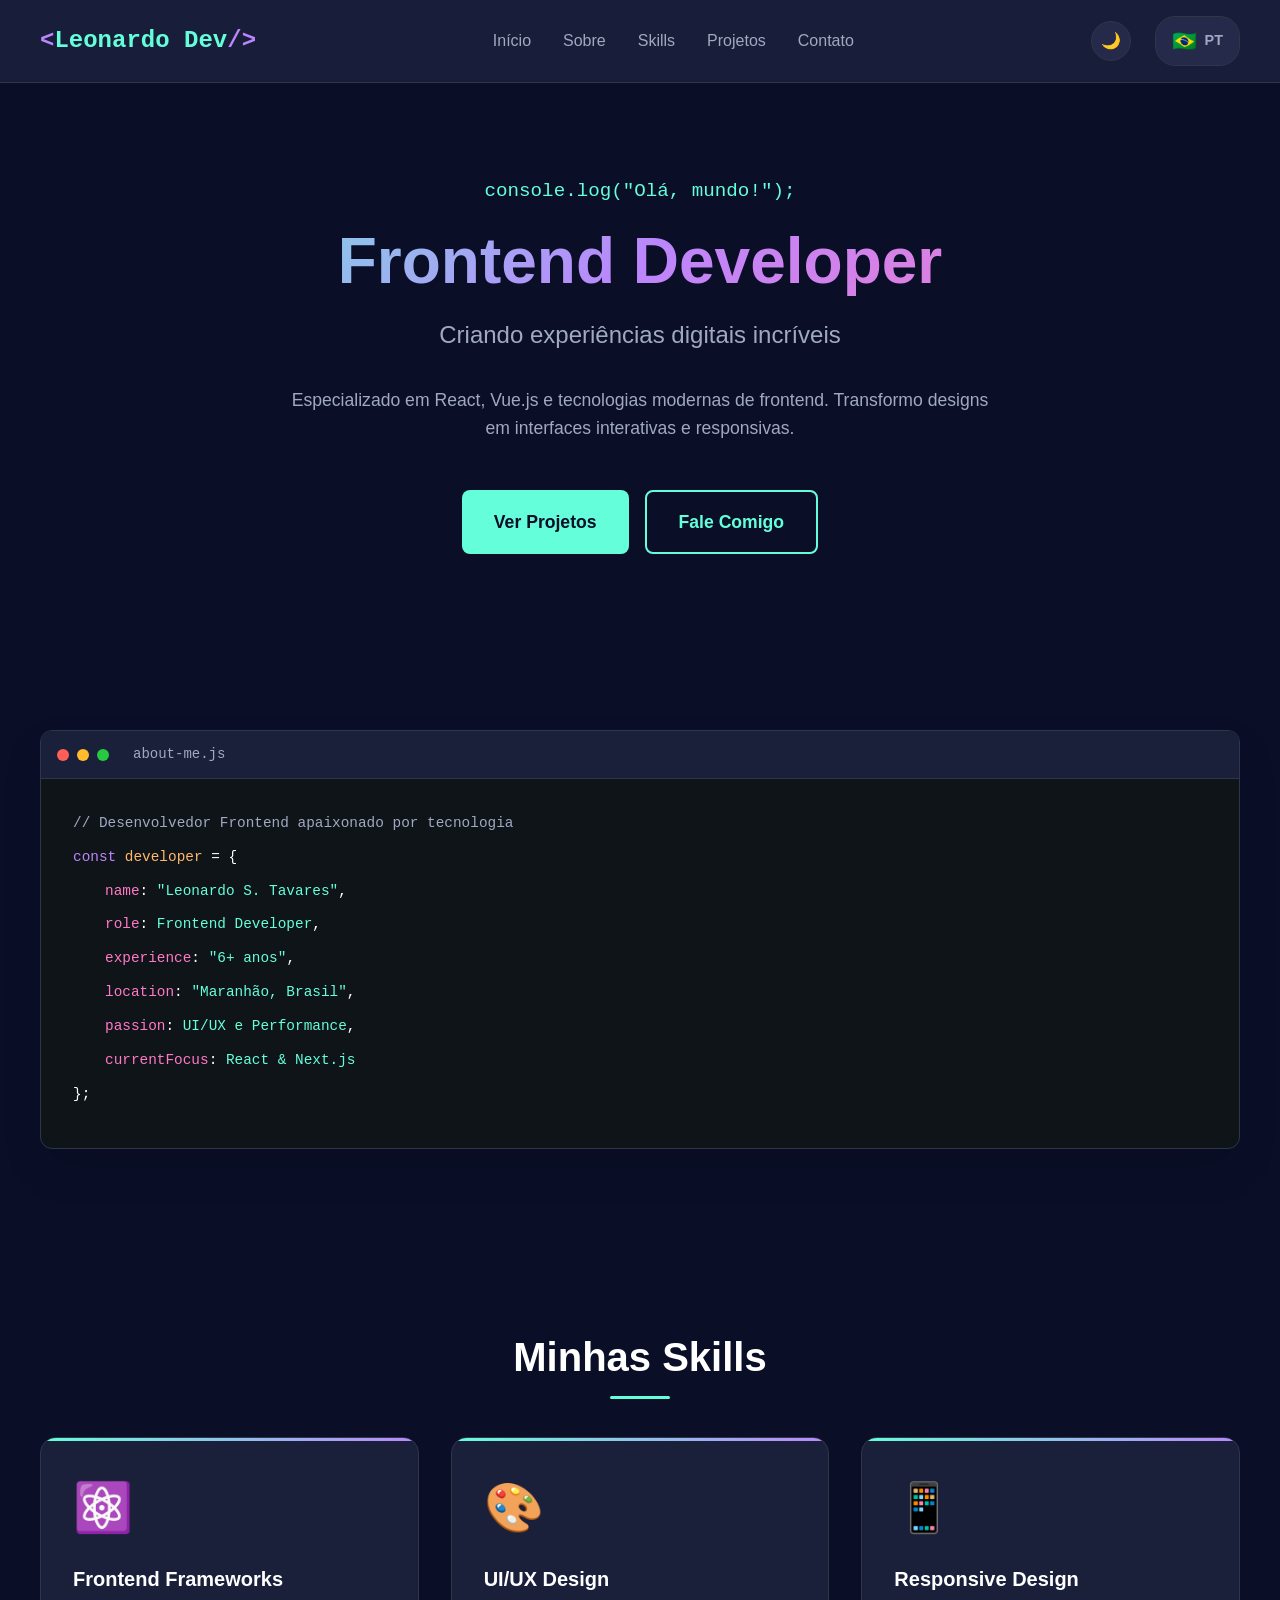
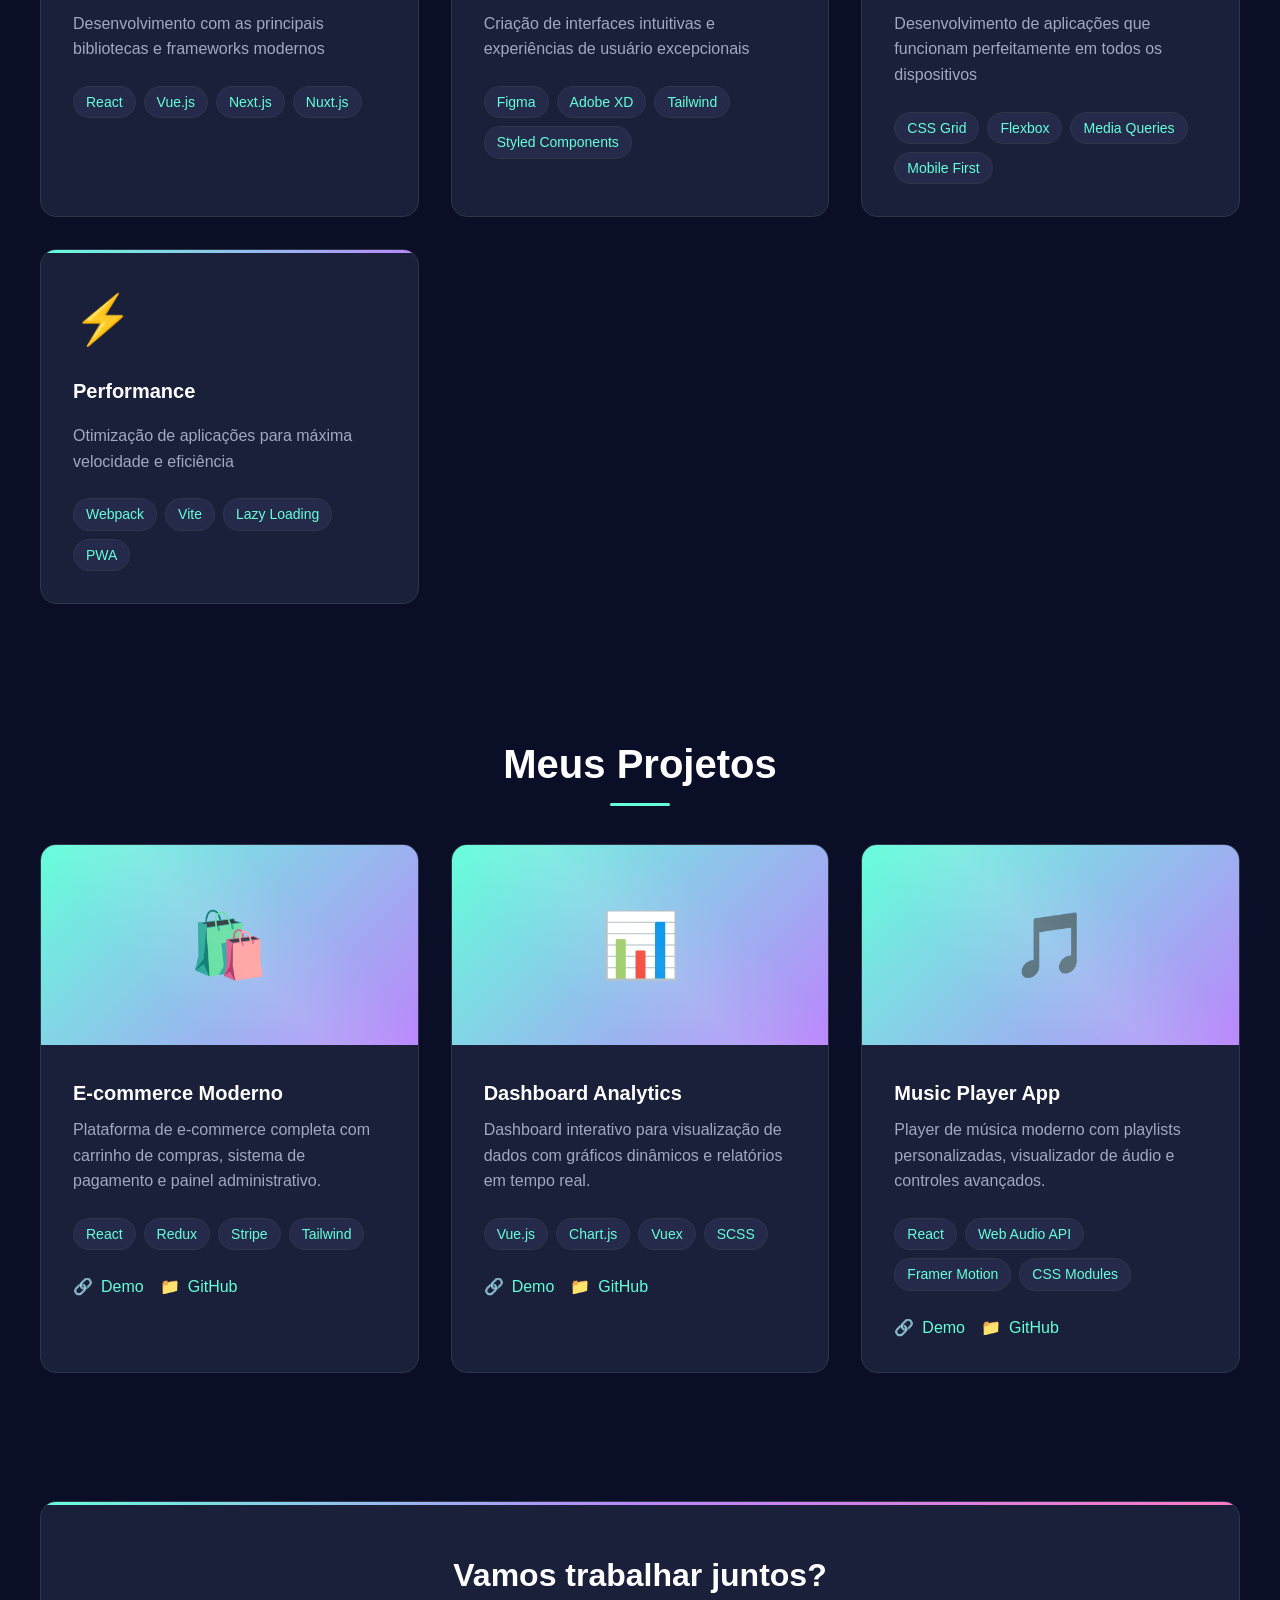
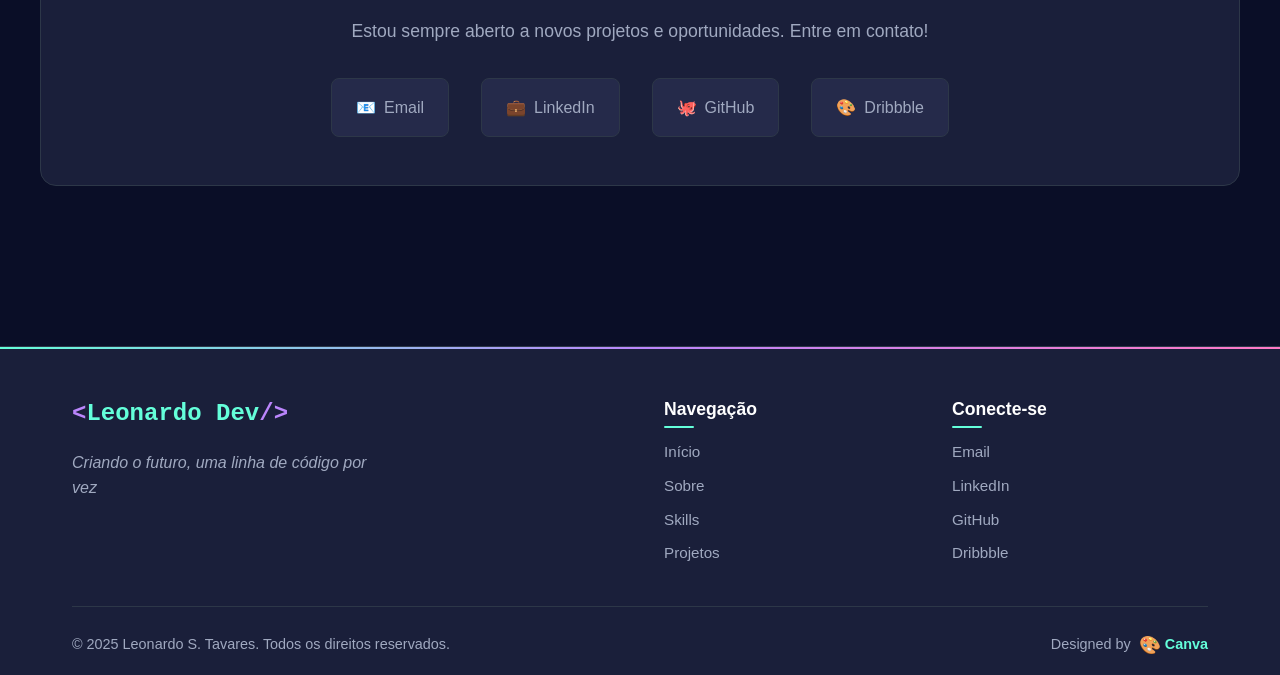
==== index.htm @ 615a4094 "Add files via upload" ====
<!DOCTYPE html>
<html lang="pt">
<head>
    <meta charset="UTF-8">
    <meta name="viewport" content="width=device-width, initial-scale=1.0">
    <title>LeoDev - Front-end Developer</title>
    <link rel="stylesheet" href="style.css">
</head>
<body data-theme="dark">
    <div class="bg-animation" id="bgAnimation"></div>
    
    <header class="header">
        <nav class="nav-container">
            <div class="logo">Leonardo Dev</div>
            
            <ul class="nav-menu" id="navMenu">
                <li><a href="#home" data-translate="nav-home">Início</a></li>
                <li><a href="#about" data-translate="nav-about">Sobre</a></li>
                <li><a href="#skills" data-translate="nav-skills">Skills</a></li>
                <li><a href="#projects" data-translate="nav-projects">Projetos</a></li>
                <li><a href="#contact" data-translate="nav-contact">Contato</a></li>
            </ul>

            <!-- Desktop Controls -->
            <div class="desktop-controls">
                <div class="desktop-theme-toggle" id="desktopThemeToggle">
                    <span id="desktopThemeIcon">🌙</span>
                </div>
                <div class="desktop-lang-selector" id="desktopLangSelector">
                    <div class="selected-lang" id="selectedLang">
                        <span class="lang-flag" id="selectedLangFlag">🇧🇷</span>
                        <span class="lang-name" id="selectedLangName">PT</span>
                    </div>
                    <ul class="lang-dropdown" id="langDropdown">
                        <li data-lang="pt" class="active">
                            <span class="lang-flag">🇧🇷</span>
                            <span class="lang-name">Português</span>
                        </li>
                        <li data-lang="en">
                            <span class="lang-flag">🇺🇸</span>
                            <span class="lang-name">English</span>
                        </li>
                        <li data-lang="ja">
                            <span class="lang-flag">🇯🇵</span>
                            <span class="lang-name">日本語</span>
                        </li>
                    </ul>
                </div>
            </div>

            <div class="hamburger" id="hamburger">
                <span></span>
                <span></span>
                <span></span>
            </div>
        </nav>
    </header>

    <!-- Mobile Menu -->
    <div class="menu-overlay" id="menuOverlay"></div>
    <div class="mobile-menu" id="mobileMenu">
        <div class="mobile-menu-header">
            <div class="logo">LeonardoDev</div>
            <button class="close-menu" id="closeMenu">✕</button>
        </div>

        <nav class="mobile-nav-links">
            <a href="#home" data-translate="nav-home">
                <span>🏠</span>
                <span>Início</span>
            </a>
            <a href="#about" data-translate="nav-about">
                <span>👨‍💻</span>
                <span>Sobre</span>
            </a>
            <a href="#skills" data-translate="nav-skills">
                <span>⚡</span>
                <span>Skills</span>
            </a>
            <a href="#projects" data-translate="nav-projects">
                <span>🚀</span>
                <span>Projetos</span>
            </a>
            <a href="#contact" data-translate="nav-contact">
                <span>💬</span>
                <span>Contato</span>
            </a>
        </nav>

        <div class="mobile-controls">
            <div class="control-group">
                <div class="control-label" data-translate="theme-label">Tema</div>
                <div class="mobile-theme-toggle">
                    <div class="theme-info">
                        <span id="themeIcon">🌙</span>
                        <span id="themeText" data-translate="theme-dark">Modo Escuro</span>
                    </div>
                    <div class="theme-switch" id="themeSwitch"></div>
                </div>
            </div>

            <div class="control-group">
                <div class="control-label" data-translate="language-label">Idioma</div>
                <div class="mobile-lang-selector">
                    <div class="lang-option active" data-lang="pt">
                        <span class="lang-flag">🇧🇷</span>
                        <span class="lang-name">Português</span>
                    </div>
                    <div class="lang-option" data-lang="en">
                        <span class="lang-flag">🇺🇸</span>
                        <span class="lang-name">English</span>
                    </div>
                    <div class="lang-option" data-lang="ja">
                        <span class="lang-flag">🇯🇵</span>
                        <span class="lang-name">日本語</span>
                    </div>
                </div>
            </div>
        </div>
    </div>

    <main class="main">
        <div class="container">
            <section id="home" class="hero">
                <div class="hero-content">
                    <div class="hero-greeting" data-translate="hero-greeting">console.log("Olá, mundo!");</div>
                    <h1 class="hero-title" data-translate="hero-title">Frontend Developer</h1>
                    <p class="hero-subtitle" data-translate="hero-subtitle">Criando experiências digitais incríveis</p>
                    <p class="hero-description" data-translate="hero-description">
                        Especializado em React, Vue.js e tecnologias modernas de frontend. 
                        Transformo designs em interfaces interativas e responsivas.
                    </p>
                    <div class="cta-buttons">
                        <a href="#projects" class="cta-button" data-translate="hero-cta1">
                            <span>🚀</span>
                            <span>Ver Projetos</span>
                        </a>
                        <a href="#contact" class="cta-button secondary" data-translate="hero-cta2">
                            <span>💬</span>
                            <span>Fale Comigo</span>
                        </a>
                    </div>
                </div>
            </section>

            <section id="about" class="section">
                <div class="code-window">
                    <div class="code-header">
                        <div class="code-dots">
                            <div class="dot red"></div>
                            <div class="dot yellow"></div>
                            <div class="dot green"></div>
                        </div>
                        <div class="code-title">about-me.js</div>
                    </div>
                    <div class="code-content">
                        <div class="code-line">
                            <span class="comment">// Desenvolvedor Frontend apaixonado por tecnologia</span>
                        </div>
                        <div class="code-line">
                            <span class="keyword">const</span> <span class="function">developer</span> = {
                        </div>
                        <div class="code-line" style="margin-left: 2rem;">
                            <span class="property">name</span>: <span class="string">"Leonardo S. Tavares"</span>,
                        </div>
                        <div class="code-line" style="margin-left: 2rem;">
                            <span class="property">role</span>: <span class="string" data-translate="about-role">"Frontend Developer"</span>,
                        </div>
                        <div class="code-line" style="margin-left: 2rem;">
                            <span class="property">experience</span>: <span class="string">"6+ anos"</span>,
                        </div>
                        <div class="code-line" style="margin-left: 2rem;">
                            <span class="property">location</span>: <span class="string">"Maranhão, Brasil"</span>,
                        </div>
                        <div class="code-line" style="margin-left: 2rem;">
                            <span class="property">passion</span>: <span class="string" data-translate="about-passion">"UI/UX e Performance"</span>,
                        </div>
                        <div class="code-line" style="margin-left: 2rem;">
                            <span class="property">currentFocus</span>: <span class="string" data-translate="about-focus">"React & Next.js"</span>
                        </div>
                        <div class="code-line">};</div>
                    </div>
                </div>
            </section>

            <section id="skills" class="section">
                <h2 class="section-title" data-translate="skills-title">Minhas Skills</h2>
                <div class="skills-grid">
                    <div class="skill-card">
                        <div class="skill-icon">⚛️</div>
                        <h3 class="skill-title">Frontend Frameworks</h3>
                        <p class="skill-description" data-translate="skill1-desc">
                            Desenvolvimento com as principais bibliotecas e frameworks modernos
                        </p>
                        <div class="skill-tech">
                            <span class="tech-tag">React</span>
                            <span class="tech-tag">Vue.js</span>
                            <span class="tech-tag">Next.js</span>
                            <span class="tech-tag">Nuxt.js</span>
                        </div>
                    </div>

                    <div class="skill-card">
                        <div class="skill-icon">🎨</div>
                        <h3 class="skill-title">UI/UX Design</h3>
                        <p class="skill-description" data-translate="skill2-desc">
                            Criação de interfaces intuitivas e experiências de usuário excepcionais
                        </p>
                        <div class="skill-tech">
                            <span class="tech-tag">Figma</span>
                            <span class="tech-tag">Adobe XD</span>
                            <span class="tech-tag">Tailwind</span>
                            <span class="tech-tag">Styled Components</span>
                        </div>
                    </div>

                    <div class="skill-card">
                        <div class="skill-icon">📱</div>
                        <h3 class="skill-title">Responsive Design</h3>
                        <p class="skill-description" data-translate="skill3-desc">
                            Desenvolvimento de aplicações que funcionam perfeitamente em todos os dispositivos
                        </p>
                        <div class="skill-tech">
                            <span class="tech-tag">CSS Grid</span>
                            <span class="tech-tag">Flexbox</span>
                            <span class="tech-tag">Media Queries</span>
                            <span class="tech-tag">Mobile First</span>
                        </div>
                    </div>

                    <div class="skill-card">
                        <div class="skill-icon">⚡</div>
                        <h3 class="skill-title">Performance</h3>
                        <p class="skill-description" data-translate="skill4-desc">
                            Otimização de aplicações para máxima velocidade e eficiência
                        </p>
                        <div class="skill-tech">
                            <span class="tech-tag">Webpack</span>
                            <span class="tech-tag">Vite</span>
                            <span class="tech-tag">Lazy Loading</span>
                            <span class="tech-tag">PWA</span>
                        </div>
                    </div>
                </div>
            </section>

            <section id="projects" class="section">
                <h2 class="section-title" data-translate="projects-title">Meus Projetos</h2>
                <div class="projects-grid">
                    <div class="project-card">
                        <div class="project-image">🛍️</div>
                        <div class="project-content">
                            <h3 class="project-title" data-translate="project1-title">E-commerce Moderno</h3>
                            <p class="project-description" data-translate="project1-desc">
                                Plataforma de e-commerce completa com carrinho de compras, sistema de pagamento e painel administrativo.
                            </p>
                            <div class="project-tech">
                                <span class="tech-tag">React</span>
                                <span class="tech-tag">Redux</span>
                                <span class="tech-tag">Stripe</span>
                                <span class="tech-tag">Tailwind</span>
                            </div>
                            <div class="project-links">
                                <a href="#" class="project-link">
                                    <span>🔗</span>
                                    <span>Demo</span>
                                </a>
                                <a href="#" class="project-link">
                                    <span>📁</span>
                                    <span>GitHub</span>
                                </a>
                            </div>
                        </div>
                    </div>

                    <div class="project-card">
                        <div class="project-image">📊</div>
                        <div class="project-content">
                            <h3 class="project-title" data-translate="project2-title">Dashboard Analytics</h3>
                            <p class="project-description" data-translate="project2-desc">
                                Dashboard interativo para visualização de dados com gráficos dinâmicos e relatórios em tempo real.
                            </p>
                            <div class="project-tech">
                                <span class="tech-tag">Vue.js</span>
                                <span class="tech-tag">Chart.js</span>
                                <span class="tech-tag">Vuex</span>
                                <span class="tech-tag">SCSS</span>
                            </div>
                            <div class="project-links">
                                <a href="#" class="project-link">
                                    <span>🔗</span>
                                    <span>Demo</span>
                                </a>
                                <a href="#" class="project-link">
                                    <span>📁</span>
                                    <span>GitHub</span>
                                </a>
                            </div>
                        </div>
                    </div>

                    <div class="project-card">
                        <div class="project-image">🎵</div>
                        <div class="project-content">
                            <h3 class="project-title" data-translate="project3-title">Music Player App</h3>
                            <p class="project-description" data-translate="project3-desc">
                                Player de música moderno com playlists personalizadas, visualizador de áudio e controles avançados.
                            </p>
                            <div class="project-tech">
                                <span class="tech-tag">React</span>
                                <span class="tech-tag">Web Audio API</span>
                                <span class="tech-tag">Framer Motion</span>
                                <span class="tech-tag">CSS Modules</span>
                            </div>
                            <div class="project-links">
                                <a href="#" class="project-link">
                                    <span>🔗</span>
                                    <span>Demo</span>
                                </a>
                                <a href="#" class="project-link">
                                    <span>📁</span>
                                    <span>GitHub</span>
                                </a>
                            </div>
                        </div>
                    </div>
                </div>
            </section>

            <section id="contact" class="section">
                <div class="contact">
                    <h2 class="contact-title" data-translate="contact-title">Vamos trabalhar juntos?</h2>
                    <p class="contact-description" data-translate="contact-description">
                        Estou sempre aberto a novos projetos e oportunidades. Entre em contato!
                    </p>
                    <div class="contact-links">
                        <a href="mailto:alex@email.com" class="contact-link">
                            <span>📧</span>
                            <span>Email</span>
                        </a>
                        <a href="https://linkedin.com/in/alexsilva" target="_blank" rel="noopener noreferrer" class="contact-link">
                            <span>💼</span>
                            <span>LinkedIn</span>
                        </a>
                        <a href="https://github.com/alexsilva" target="_blank" rel="noopener noreferrer" class="contact-link">
                            <span>🐙</span>
                            <span>GitHub</span>
                        </a>
                        <a href="https://dribbble.com/alexsilva" target="_blank" rel="noopener noreferrer" class="contact-link">
                            <span>🎨</span>
                            <span>Dribbble</span>
                        </a>
                    </div>
                </div>
            </section>
        </div>
    </main>

    <footer class="footer">
        <div class="footer-container">
            <div class="footer-content">
                <div class="footer-logo">
                    <div class="logo">Leonardo Dev</div>
                    <p class="footer-tagline" data-translate="footer-tagline">Criando o futuro, uma linha de código por vez</p>
                </div>
                
                <div class="footer-links">
                    <div class="footer-section">
                        <h4 data-translate="footer-navigation">Navegação</h4>
                        <ul>
                            <li><a href="#home" data-translate="nav-home">Início</a></li>
                            <li><a href="#about" data-translate="nav-about">Sobre</a></li>
                            <li><a href="#skills" data-translate="nav-skills">Skills</a></li>
                            <li><a href="#projects" data-translate="nav-projects">Projetos</a></li>
                        </ul>
                    </div>
                    
                    <div class="footer-section">
                        <h4 data-translate="footer-connect">Conecte-se</h4>
                        <ul>
                            <li><a href="mailto:alex@email.com">Email</a></li>
                            <li><a href="https://linkedin.com/in/alexsilva" target="_blank" rel="noopener noreferrer">LinkedIn</a></li>
                            <li><a href="https://github.com/alexsilva" target="_blank" rel="noopener noreferrer">GitHub</a></li>
                            <li><a href="https://dribbble.com/alexsilva" target="_blank" rel="noopener noreferrer">Dribbble</a></li>
                        </ul>
                    </div>
                </div>
            </div>
            
            <div class="footer-bottom">
                <div class="footer-divider"></div>
                <div class="footer-credits">
                    <p>&copy; 2025 Leonardo S. Tavares. <span data-translate="footer-rights">Todos os direitos reservados.</span></p>
                    <p class="canva-credit">
                        <span data-translate="footer-designed">Designed by</span> 
                        <a href="https://canva.com" target="_blank" rel="noopener noreferrer" class="canva-link">
                            <span class="canva-logo">🎨</span>
                            <span>Canva</span>
                        </a>
                    </p>
                </div>
            </div>
        </div>
    </footer>

    <script src="script.js"></script>
</body>
</html>
---- style.css ----
body {
    box-sizing: border-box;
}

* {
    margin: 0;
    padding: 0;
    box-sizing: border-box;
}

:root {
    --bg-primary: #0a0e27;
    --bg-secondary: #1a1f3a;
    --bg-tertiary: #252a4a;
    --text-primary: #ffffff;
    --text-secondary: #a0a9c0;
    --accent: #64ffda;
    --accent-hover: #4fd3b8;
    --purple: #bb86fc;
    --pink: #ff79c6;
    --orange: #ffb86c;
    --border: #2d3748;
    --code-bg: #0f1419;
    --shadow: rgba(100, 255, 218, 0.1);
}

[data-theme="light"] {
    --bg-primary: #ffffff;
    --bg-secondary: #f8fafc;
    --bg-tertiary: #e2e8f0;
    --text-primary: #1a202c;
    --text-secondary: #4a5568;
    --accent: #0891b2;
    --accent-hover: #0e7490;
    --purple: #7c3aed;
    --pink: #ec4899;
    --orange: #f59e0b;
    --border: #e2e8f0;
    --code-bg: #f1f5f9;
    --shadow: rgba(8, 145, 178, 0.1);
}

body {
    font-family: 'Inter', -apple-system, BlinkMacSystemFont, sans-serif;
    background-color: var(--bg-primary);
    color: var(--text-primary);
    line-height: 1.6;
    transition: all 0.3s ease;
    overflow-x: hidden;
}

/* Animated Background */
.bg-animation {
    position: fixed;
    top: 0;
    left: 0;
    width: 100%;
    height: 100%;
    z-index: -1;
    opacity: 0.1;
}

.floating-code {
    position: absolute;
    font-family: 'Courier New', monospace;
    font-size: 14px;
    color: var(--accent);
    animation: float 20s infinite linear;
    opacity: 0.3;
}

@keyframes float {
    0% {
        transform: translateY(100vh) rotate(0deg);
        opacity: 0;
    }
    10% {
        opacity: 0.3;
    }
    90% {
        opacity: 0.3;
    }
    100% {
        transform: translateY(-100px) rotate(360deg);
        opacity: 0;
    }
}

/* Header */
.header {
    position: fixed;
    top: 0;
    left: 0;
    right: 0;
    background: rgba(26, 31, 58, 0.95);
    backdrop-filter: blur(20px);
    border-bottom: 1px solid var(--border);
    z-index: 1000;
    padding: 1rem 2rem;
    transition: all 0.3s ease;
}

[data-theme="light"] .header {
    background: rgba(248, 250, 252, 0.95);
}

.nav-container {
    display: flex;
    justify-content: space-between;
    align-items: center;
    max-width: 1200px;
    margin: 0 auto;
}

.logo {
    font-size: 1.5rem;
    font-weight: 700;
    color: var(--accent);
    font-family: 'Courier New', monospace;
    position: relative;
}

.logo::before {
    content: '<';
    color: var(--purple);
}

.logo::after {
    content: '/>';
    color: var(--purple);
}

.nav-menu {
    display: flex;
    list-style: none;
    gap: 2rem;
    align-items: center;
}

.nav-menu a {
    color: var(--text-secondary);
    text-decoration: none;
    transition: all 0.3s ease;
    font-weight: 500;
    position: relative;
    padding: 0.5rem 0;
}

.nav-menu a::before {
    content: '';
    position: absolute;
    bottom: 0;
    left: 0;
    width: 0;
    height: 2px;
    background: var(--accent);
    transition: width 0.3s ease;
}

.nav-menu a:hover::before {
    width: 100%;
}

.nav-menu a:hover {
    color: var(--accent);
}

.hamburger {
    display: none;
    flex-direction: column;
    cursor: pointer;
    gap: 4px;
}

.hamburger span {
    width: 25px;
    height: 3px;
    background: var(--text-primary);
    transition: all 0.3s ease;
    border-radius: 2px;
}

.hamburger.active span:nth-child(1) {
    transform: rotate(45deg) translate(5px, 5px);
}

.hamburger.active span:nth-child(2) {
    opacity: 0;
}

.hamburger.active span:nth-child(3) {
    transform: rotate(-45deg) translate(7px, -6px);
}

/* Mobile Menu */
.mobile-menu {
    position: fixed;
    top: 0;
    right: -100%;
    width: 300px;
    height: 100vh;
    background: var(--bg-secondary);
    border-left: 1px solid var(--border);
    transition: right 0.3s ease;
    z-index: 999;
    padding: 2rem;
    display: flex;
    flex-direction: column;
    gap: 2rem;
}

.mobile-menu.active {
    right: 0;
}

.mobile-menu-header {
    display: flex;
    justify-content: space-between;
    align-items: center;
    padding-bottom: 1rem;
    border-bottom: 1px solid var(--border);
}

.close-menu {
    background: none;
    border: none;
    color: var(--text-primary);
    font-size: 1.5rem;
    cursor: pointer;
    padding: 0.5rem;
    border-radius: 0.25rem;
    transition: all 0.3s ease;
}

.close-menu:hover {
    background: var(--bg-tertiary);
    color: var(--accent);
}

.mobile-nav-links {
    display: flex;
    flex-direction: column;
    gap: 1rem;
}

.mobile-nav-links a {
    color: var(--text-secondary);
    text-decoration: none;
    padding: 1rem;
    border-radius: 0.5rem;
    transition: all 0.3s ease;
    font-weight: 500;
    display: flex;
    align-items: center;
    gap: 0.75rem;
}

.mobile-nav-links a:hover {
    background: var(--bg-tertiary);
    color: var(--accent);
    transform: translateX(5px);
}

.mobile-controls {
    display: flex;
    flex-direction: column;
    gap: 1.5rem;
    padding-top: 1rem;
    border-top: 1px solid var(--border);
}

.control-group {
    display: flex;
    flex-direction: column;
    gap: 0.75rem;
}

.control-label {
    font-size: 0.875rem;
    font-weight: 600;
    color: var(--text-primary);
    text-transform: uppercase;
    letter-spacing: 0.5px;
}

/* Theme Toggle in Mobile */
.mobile-theme-toggle {
    display: flex;
    align-items: center;
    justify-content: space-between;
    padding: 1rem;
    background: var(--bg-tertiary);
    border-radius: 0.5rem;
    border: 1px solid var(--border);
}

.theme-info {
    display: flex;
    align-items: center;
    gap: 0.75rem;
    color: var(--text-secondary);
}

.theme-switch {
    position: relative;
    width: 60px;
    height: 30px;
    background: var(--bg-primary);
    border-radius: 15px;
    border: 2px solid var(--border);
    cursor: pointer;
    transition: all 0.3s ease;
    overflow: hidden;
}

.theme-switch::before {
    content: '';
    position: absolute;
    top: 2px;
    left: 2px;
    width: 22px;
    height: 22px;
    background: var(--text-primary);
    border-radius: 50%;
    transition: all 0.3s ease;
    box-shadow: 0 2px 4px rgba(0,0,0,0.2);
}

.theme-switch.active::before {
    transform: translateX(28px);
    background: var(--accent);
}

.theme-switch::after {
    content: '🌙';
    position: absolute;
    top: 50%;
    left: 8px;
    transform: translateY(-50%);
    font-size: 12px;
    transition: all 0.3s ease;
}

.theme-switch.active::after {
    content: '☀️';
    left: 35px;
}

/* Language Selector in Mobile */
.mobile-lang-selector {
    display: flex;
    flex-direction: column;
    gap: 0.75rem;
}

.lang-option {
    display: flex;
    align-items: center;
    gap: 0.75rem;
    padding: 1rem;
    background: var(--bg-tertiary);
    border: 1px solid var(--border);
    border-radius: 0.5rem;
    cursor: pointer;
    transition: all 0.3s ease;
    color: var(--text-secondary);
}

.lang-option:hover {
    background: var(--accent);
    color: var(--bg-primary);
    transform: translateX(5px);
}

.lang-option.active {
    background: var(--accent);
    color: var(--bg-primary);
    border-color: var(--accent);
}

.lang-flag {
    font-size: 1.25rem;
}

.lang-name {
    font-weight: 500;
}

/* Menu Overlay */
.menu-overlay {
    position: fixed;
    top: 0;
    left: 0;
    width: 100%;
    height: 100%;
    background: rgba(0, 0, 0, 0.5);
    z-index: 998;
    opacity: 0;
    visibility: hidden;
    transition: all 0.3s ease;
}

.menu-overlay.active {
    opacity: 1;
    visibility: visible;
}

/* Main Content */
.main {
    margin-top: 80px;
    padding: 2rem;
}

.container {
    max-width: 1200px;
    margin: 0 auto;
}

/* Hero Section */
.hero {
    padding: 4rem 0;
    text-align: center;
    position: relative;
}

.hero-content {
    position: relative;
    z-index: 2;
}

.hero-greeting {
    font-size: 1.2rem;
    color: var(--accent);
    margin-bottom: 1rem;
    font-family: 'Courier New', monospace;
}

.hero-title {
    font-size: 4rem;
    font-weight: 700;
    margin-bottom: 1rem;
    background: linear-gradient(135deg, var(--accent), var(--purple), var(--pink));
    -webkit-background-clip: text;
    -webkit-text-fill-color: transparent;
    background-clip: text;
    line-height: 1.2;
}

.hero-subtitle {
    font-size: 1.5rem;
    color: var(--text-secondary);
    margin-bottom: 2rem;
    max-width: 600px;
    margin-left: auto;
    margin-right: auto;
}

.hero-description {
    font-size: 1.1rem;
    color: var(--text-secondary);
    margin-bottom: 3rem;
    max-width: 700px;
    margin-left: auto;
    margin-right: auto;
}

.cta-buttons {
    display: flex;
    gap: 1rem;
    justify-content: center;
    flex-wrap: wrap;
}

.cta-button {
    background: var(--accent);
    color: var(--bg-primary);
    padding: 1rem 2rem;
    border: none;
    border-radius: 0.5rem;
    font-size: 1.1rem;
    font-weight: 600;
    cursor: pointer;
    transition: all 0.3s ease;
    text-decoration: none;
    display: inline-flex;
    align-items: center;
    gap: 0.5rem;
}

.cta-button:hover {
    background: var(--accent-hover);
    transform: translateY(-3px);
    box-shadow: 0 10px 25px var(--shadow);
}

.cta-button.secondary {
    background: transparent;
    color: var(--accent);
    border: 2px solid var(--accent);
}

.cta-button.secondary:hover {
    background: var(--accent);
    color: var(--bg-primary);
}

/* Code Window */
.code-window {
    background: var(--code-bg);
    border: 1px solid var(--border);
    border-radius: 0.75rem;
    overflow: hidden;
    margin: 3rem 0;
    box-shadow: 0 20px 40px rgba(0,0,0,0.1);
}

.code-header {
    background: var(--bg-secondary);
    padding: 0.75rem 1rem;
    border-bottom: 1px solid var(--border);
    display: flex;
    align-items: center;
    gap: 0.5rem;
}

.code-dots {
    display: flex;
    gap: 0.5rem;
}

.dot {
    width: 12px;
    height: 12px;
    border-radius: 50%;
}

.dot.red { background: #ff5f56; }
.dot.yellow { background: #ffbd2e; }
.dot.green { background: #27ca3f; }

.code-title {
    margin-left: 1rem;
    font-size: 0.875rem;
    color: var(--text-secondary);
    font-family: 'Courier New', monospace;
}

.code-content {
    padding: 2rem;
    font-family: 'Courier New', monospace;
    font-size: 0.9rem;
    line-height: 1.8;
    overflow-x: auto;
}

.code-line {
    margin-bottom: 0.5rem;
}

.keyword { color: var(--purple); }
.string { color: var(--accent); }
.comment { color: var(--text-secondary); }
.function { color: var(--orange); }
.property { color: var(--pink); }

/* Sections */
.section {
    padding: 4rem 0;
}

.section-title {
    font-size: 2.5rem;
    font-weight: 700;
    text-align: center;
    margin-bottom: 3rem;
    color: var(--text-primary);
    position: relative;
}

.section-title::after {
    content: '';
    position: absolute;
    bottom: -10px;
    left: 50%;
    transform: translateX(-50%);
    width: 60px;
    height: 3px;
    background: var(--accent);
    border-radius: 2px;
}

/* Skills Grid */
.skills-grid {
    display: grid;
    grid-template-columns: repeat(auto-fit, minmax(280px, 1fr));
    gap: 2rem;
    margin-top: 3rem;
}

.skill-card {
    background: var(--bg-secondary);
    padding: 2rem;
    border-radius: 1rem;
    border: 1px solid var(--border);
    transition: all 0.3s ease;
    position: relative;
    overflow: hidden;
}

.skill-card::before {
    content: '';
    position: absolute;
    top: 0;
    left: 0;
    right: 0;
    height: 3px;
    background: linear-gradient(90deg, var(--accent), var(--purple));
}

.skill-card:hover {
    transform: translateY(-10px);
    box-shadow: 0 20px 40px var(--shadow);
}

.skill-icon {
    font-size: 3rem;
    margin-bottom: 1rem;
    display: block;
}

.skill-title {
    font-size: 1.25rem;
    font-weight: 600;
    margin-bottom: 1rem;
    color: var(--text-primary);
}

.skill-description {
    color: var(--text-secondary);
    margin-bottom: 1.5rem;
}

.skill-tech {
    display: flex;
    flex-wrap: wrap;
    gap: 0.5rem;
}

.tech-tag {
    background: var(--bg-tertiary);
    color: var(--accent);
    padding: 0.25rem 0.75rem;
    border-radius: 1rem;
    font-size: 0.875rem;
    border: 1px solid var(--border);
}

/* Projects Grid */
.projects-grid {
    display: grid;
    grid-template-columns: repeat(auto-fit, minmax(350px, 1fr));
    gap: 2rem;
    margin-top: 3rem;
}

.project-card {
    background: var(--bg-secondary);
    border-radius: 1rem;
    overflow: hidden;
    border: 1px solid var(--border);
    transition: all 0.3s ease;
    position: relative;
}

.project-card:hover {
    transform: translateY(-10px);
    box-shadow: 0 20px 40px var(--shadow);
}

.project-image {
    height: 200px;
    background: linear-gradient(135deg, var(--accent), var(--purple));
    display: flex;
    align-items: center;
    justify-content: center;
    font-size: 4rem;
    color: white;
    position: relative;
    overflow: hidden;
}

.project-image::before {
    content: '';
    position: absolute;
    top: 0;
    left: 0;
    right: 0;
    bottom: 0;
    background: linear-gradient(45deg, transparent 30%, rgba(255,255,255,0.1) 50%, transparent 70%);
    animation: shine 3s infinite;
}

@keyframes shine {
    0% { transform: translateX(-100%); }
    100% { transform: translateX(100%); }
}

.project-content {
    padding: 2rem;
}

.project-title {
    font-size: 1.25rem;
    font-weight: 600;
    margin-bottom: 0.5rem;
    color: var(--text-primary);
}

.project-description {
    color: var(--text-secondary);
    margin-bottom: 1.5rem;
    line-height: 1.6;
}

.project-tech {
    display: flex;
    flex-wrap: wrap;
    gap: 0.5rem;
    margin-bottom: 1.5rem;
}

.project-links {
    display: flex;
    gap: 1rem;
}

.project-link {
    color: var(--accent);
    text-decoration: none;
    font-weight: 500;
    transition: all 0.3s ease;
    display: flex;
    align-items: center;
    gap: 0.5rem;
}

.project-link:hover {
    color: var(--accent-hover);
    transform: translateX(5px);
}

/* Contact Section */
.contact {
    background: var(--bg-secondary);
    border-radius: 1rem;
    padding: 3rem;
    text-align: center;
    border: 1px solid var(--border);
    position: relative;
    overflow: hidden;
}

.contact::before {
    content: '';
    position: absolute;
    top: 0;
    left: 0;
    right: 0;
    height: 3px;
    background: linear-gradient(90deg, var(--accent), var(--purple), var(--pink));
}

.contact-title {
    font-size: 2rem;
    font-weight: 700;
    margin-bottom: 1rem;
    color: var(--text-primary);
}

.contact-description {
    color: var(--text-secondary);
    margin-bottom: 2rem;
    font-size: 1.1rem;
}

.contact-links {
    display: flex;
    justify-content: center;
    gap: 2rem;
    flex-wrap: wrap;
}

.contact-link {
    display: flex;
    align-items: center;
    gap: 0.5rem;
    color: var(--text-secondary);
    text-decoration: none;
    padding: 1rem 1.5rem;
    background: var(--bg-tertiary);
    border: 1px solid var(--border);
    border-radius: 0.5rem;
    transition: all 0.3s ease;
    font-weight: 500;
}

.contact-link:hover {
    color: var(--accent);
    border-color: var(--accent);
    transform: translateY(-3px);
    box-shadow: 0 10px 25px var(--shadow);
}

/* Footer */
.footer {
    background: var(--bg-secondary);
    border-top: 1px solid var(--border);
    margin-top: 4rem;
    position: relative;
    overflow: hidden;
}

.footer::before {
    content: '';
    position: absolute;
    top: 0;
    left: 0;
    right: 0;
    height: 2px;
    background: linear-gradient(90deg, var(--accent), var(--purple), var(--pink));
}

.footer-container {
    max-width: 1200px;
    margin: 0 auto;
    padding: 3rem 2rem 1rem;
}

.footer-content {
    display: grid;
    grid-template-columns: 1fr 1fr;
    gap: 3rem;
    margin-bottom: 2rem;
}

.footer-logo .logo {
    margin-bottom: 1rem;
}

.footer-tagline {
    color: var(--text-secondary);
    font-style: italic;
    max-width: 300px;
}

.footer-links {
    display: grid;
    grid-template-columns: 1fr 1fr;
    gap: 2rem;
}

.footer-section h4 {
    color: var(--text-primary);
    font-size: 1.1rem;
    font-weight: 600;
    margin-bottom: 1rem;
    position: relative;
}

.footer-section h4::after {
    content: '';
    position: absolute;
    bottom: -5px;
    left: 0;
    width: 30px;
    height: 2px;
    background: var(--accent);
    border-radius: 1px;
}

.footer-section ul {
    list-style: none;
}

.footer-section ul li {
    margin-bottom: 0.5rem;
}

.footer-section ul li a {
    color: var(--text-secondary);
    text-decoration: none;
    transition: all 0.3s ease;
    font-size: 0.95rem;
}

.footer-section ul li a:hover {
    color: var(--accent);
    transform: translateX(5px);
}

.footer-divider {
    height: 1px;
    background: var(--border);
    margin: 2rem 0 1.5rem;
}

.footer-bottom {
    text-align: center;
}

.footer-credits {
    display: flex;
    justify-content: space-between;
    align-items: center;
    flex-wrap: wrap;
    gap: 1rem;
    color: var(--text-secondary);
    font-size: 0.9rem;
}

.canva-credit {
    display: flex;
    align-items: center;
    gap: 0.5rem;
}

.canva-link {
    display: flex;
    align-items: center;
    gap: 0.25rem;
    color: var(--accent);
    text-decoration: none;
    font-weight: 600;
    transition: all 0.3s ease;
}

.canva-link:hover {
    color: var(--accent-hover);
    transform: translateY(-2px);
}

.canva-logo {
    font-size: 1.1rem;
}

/* Desktop Controls */
.desktop-controls {
    display: flex;
    align-items: center;
    gap: 1.5rem;
}

.desktop-theme-toggle {
    background: var(--bg-tertiary);
    border: 1px solid var(--border);
    color: var(--text-primary);
    width: 40px;
    height: 40px;
    border-radius: 50%;
    display: flex;
    align-items: center;
    justify-content: center;
    cursor: pointer;
    transition: all 0.3s ease;
}

.desktop-theme-toggle:hover {
    background: var(--accent);
    color: var(--bg-primary);
    transform: scale(1.1);
}

.desktop-lang-selector {
    position: relative;
}

.selected-lang {
    display: flex;
    align-items: center;
    gap: 0.5rem;
    cursor: pointer;
    padding: 0.5rem 1rem;
    border: 1px solid var(--border);
    border-radius: 20px;
    background: var(--bg-tertiary);
    transition: all 0.3s ease;
}

.selected-lang:hover {
    background: var(--bg-secondary);
}

.selected-lang .lang-name {
    font-weight: 600;
    font-size: 0.9rem;
    color: var(--text-secondary);
}

.lang-dropdown {
    position: absolute;
    top: calc(100% + 10px);
    right: 0;
    background: var(--bg-secondary);
    border: 1px solid var(--border);
    border-radius: 0.5rem;
    list-style: none;
    padding: 0.5rem;
    width: 160px;
    box-shadow: 0 10px 20px rgba(0,0,0,0.2);
    opacity: 0;
    visibility: hidden;
    transform: translateY(10px);
    transition: all 0.3s ease;
    z-index: 10;
}

.desktop-lang-selector.open .lang-dropdown {
    opacity: 1;
    visibility: visible;
    transform: translateY(0);
}

.lang-dropdown li {
    display: flex;
    align-items: center;
    gap: 0.75rem;
    padding: 0.75rem;
    border-radius: 0.25rem;
    cursor: pointer;
    transition: all 0.2s ease;
    color: var(--text-secondary);
}

.lang-dropdown li:hover {
    background: var(--bg-tertiary);
    color: var(--accent);
}

.lang-dropdown li.active {
    background: var(--accent);
    color: var(--bg-primary);
}

/* Desktop Styles */
@media (min-width: 769px) {
    .hamburger,
    .mobile-menu,
    .menu-overlay {
        display: none !important;
    }
}

/* Mobile Styles */
@media (max-width: 768px) {
    .desktop-controls {
        display: none;
    }

    .header {
        padding: 1rem;
    }

    .nav-menu {
        display: none;
    }

    .hamburger {
        display: flex;
    }

    .hero-title {
        font-size: 2.5rem;
    }

    .hero-subtitle {
        font-size: 1.2rem;
    }

    .main {
        padding: 1rem;
    }

    .section-title {
        font-size: 2rem;
    }

    .cta-buttons {
        flex-direction: column;
        align-items: center;
    }

    .contact-links {
        flex-direction: column;
        align-items: center;
    }

    .skills-grid,
    .projects-grid {
        grid-template-columns: 1fr;
    }

    .footer-container {
        padding: 2rem 1rem 1rem;
    }

    .footer-content {
        grid-template-columns: 1fr;
        gap: 2rem;
        text-align: center;
    }

    .footer-links {
        grid-template-columns: 1fr;
        gap: 1.5rem;
    }

    .footer-credits {
        flex-direction: column;
        text-align: center;
        gap: 0.5rem;
    }
}
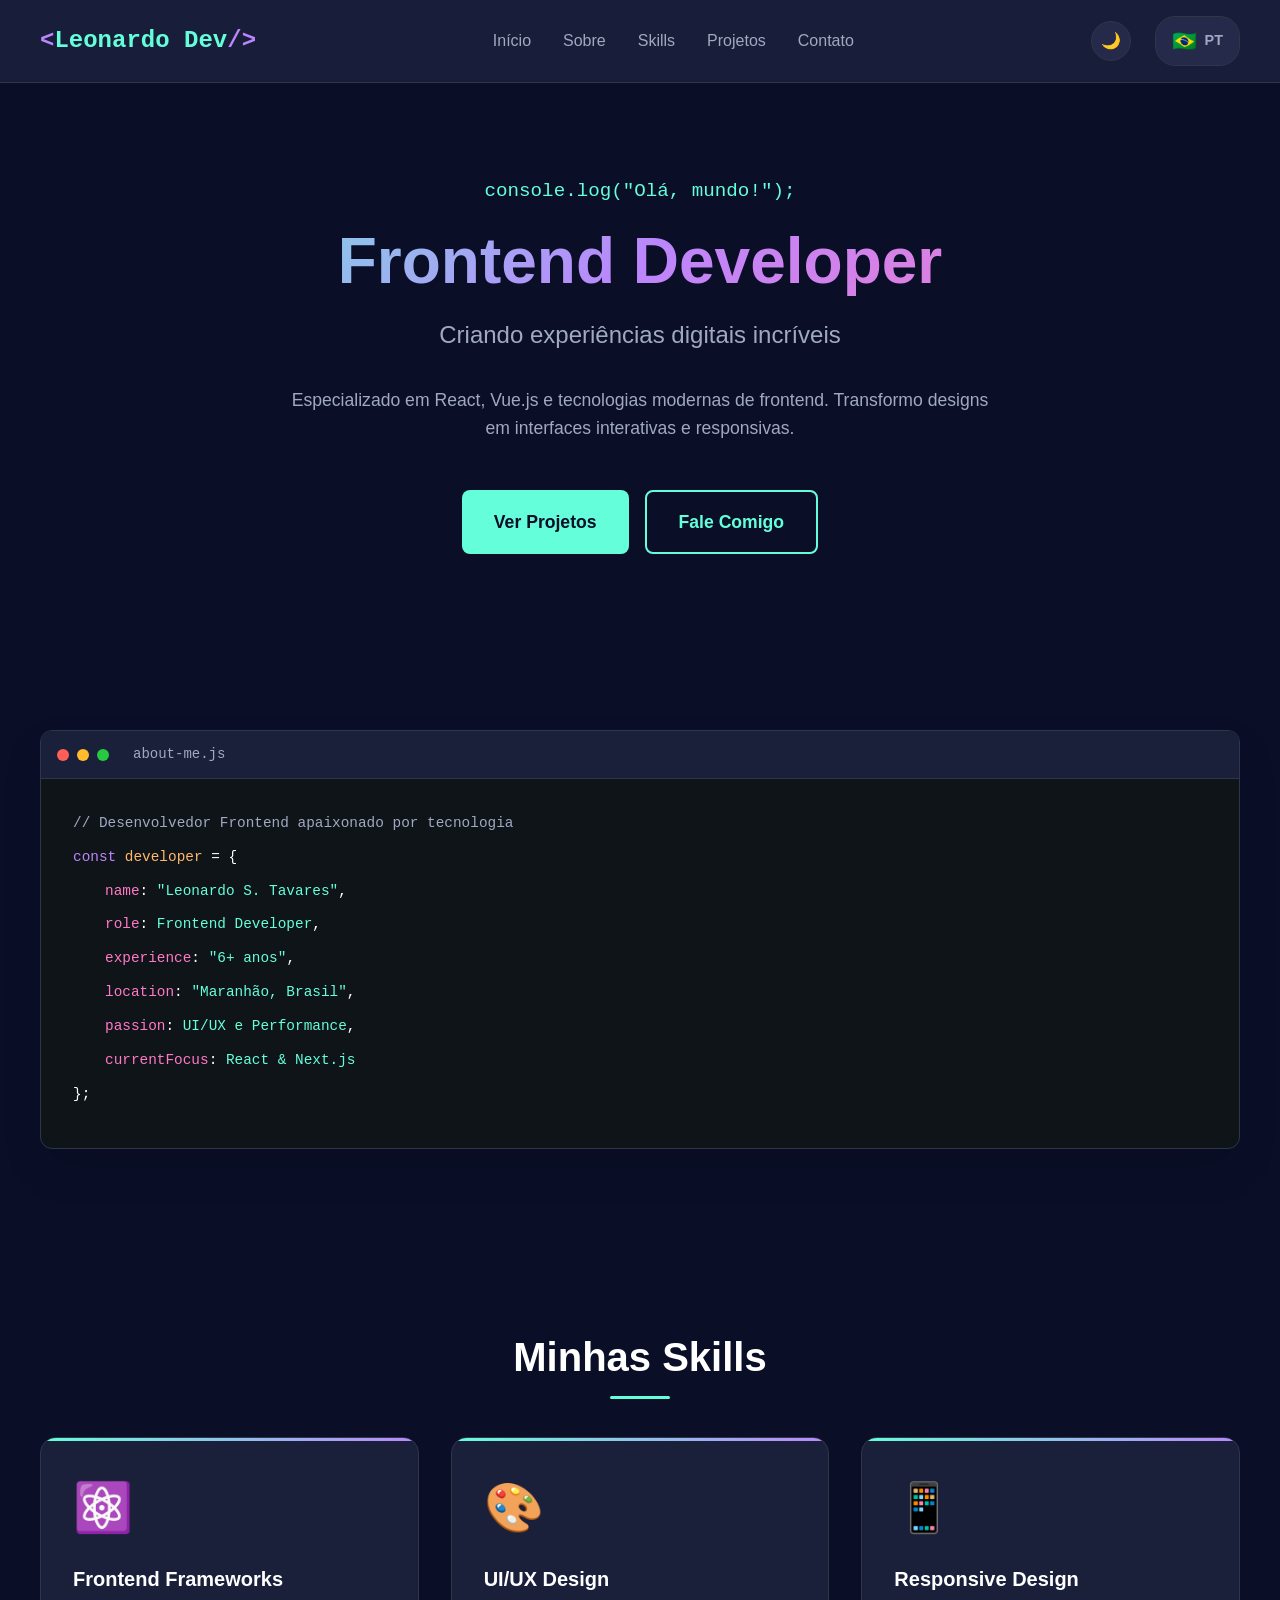
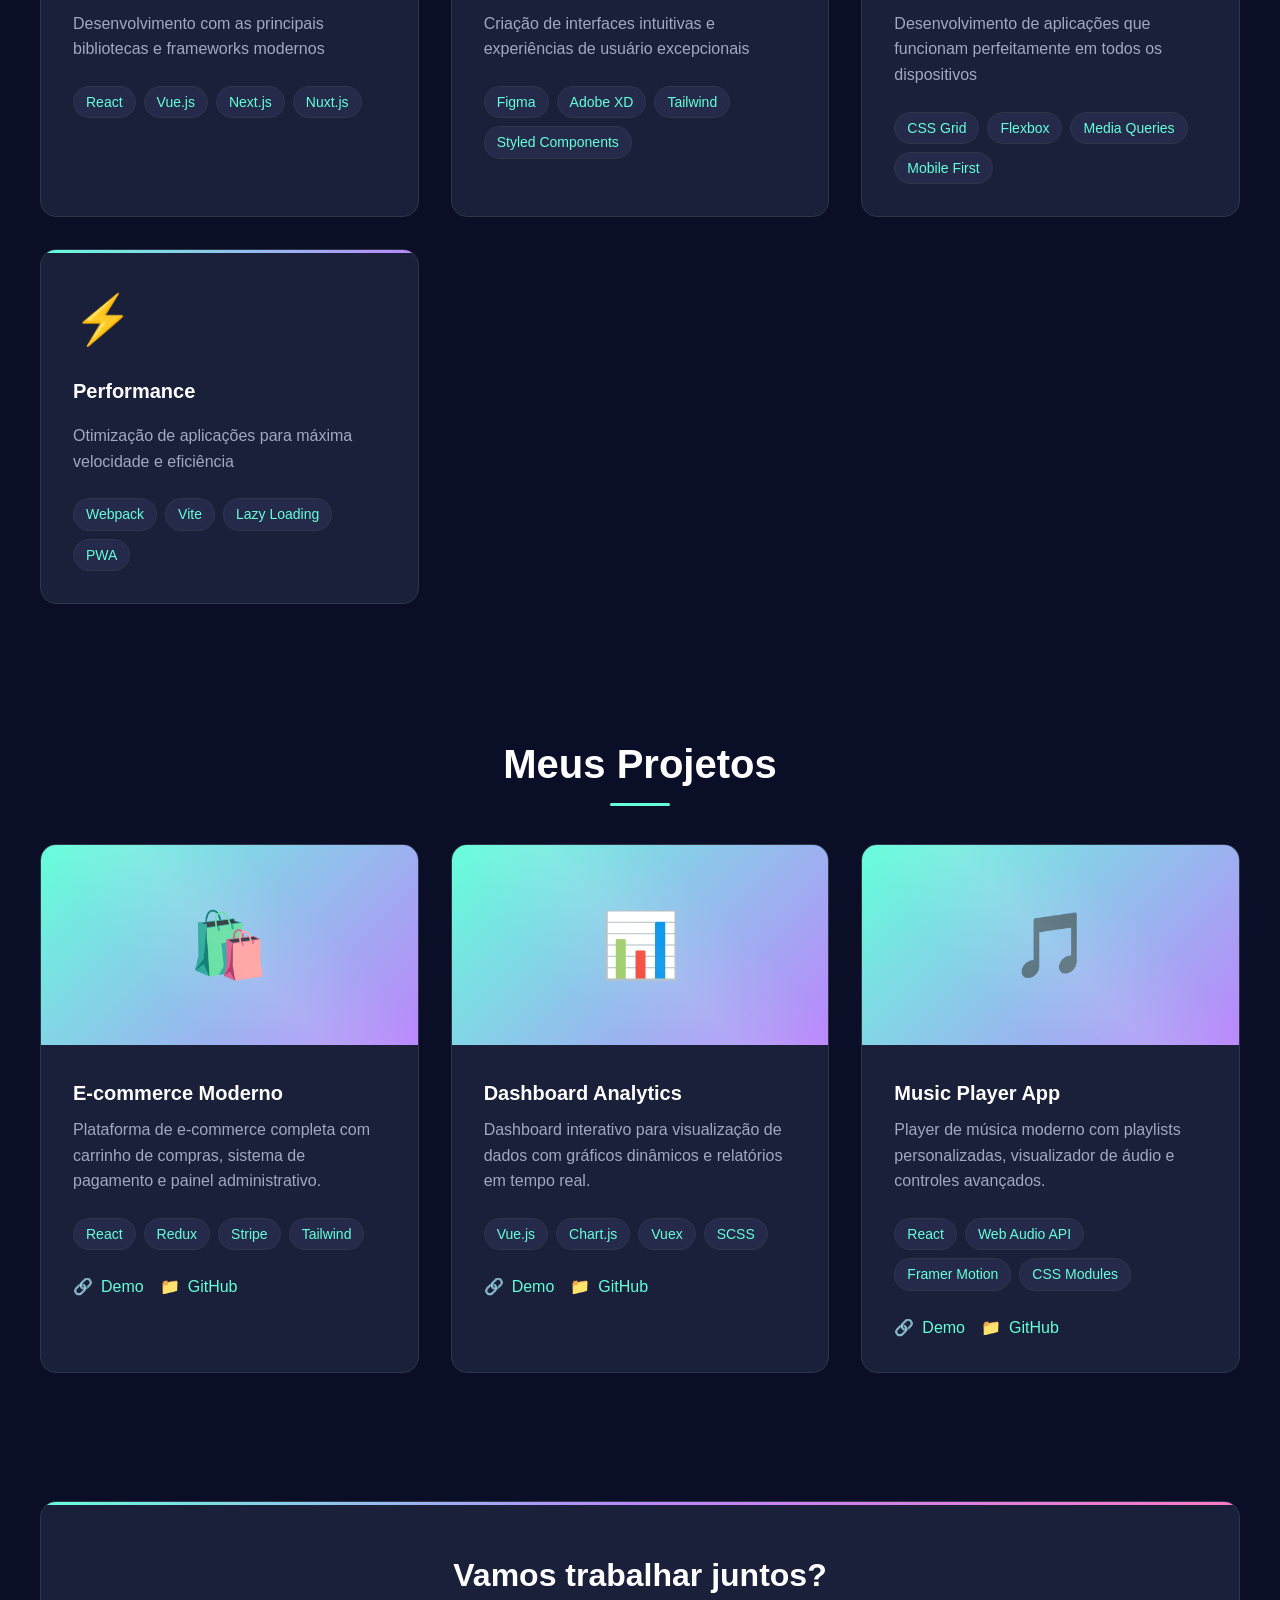
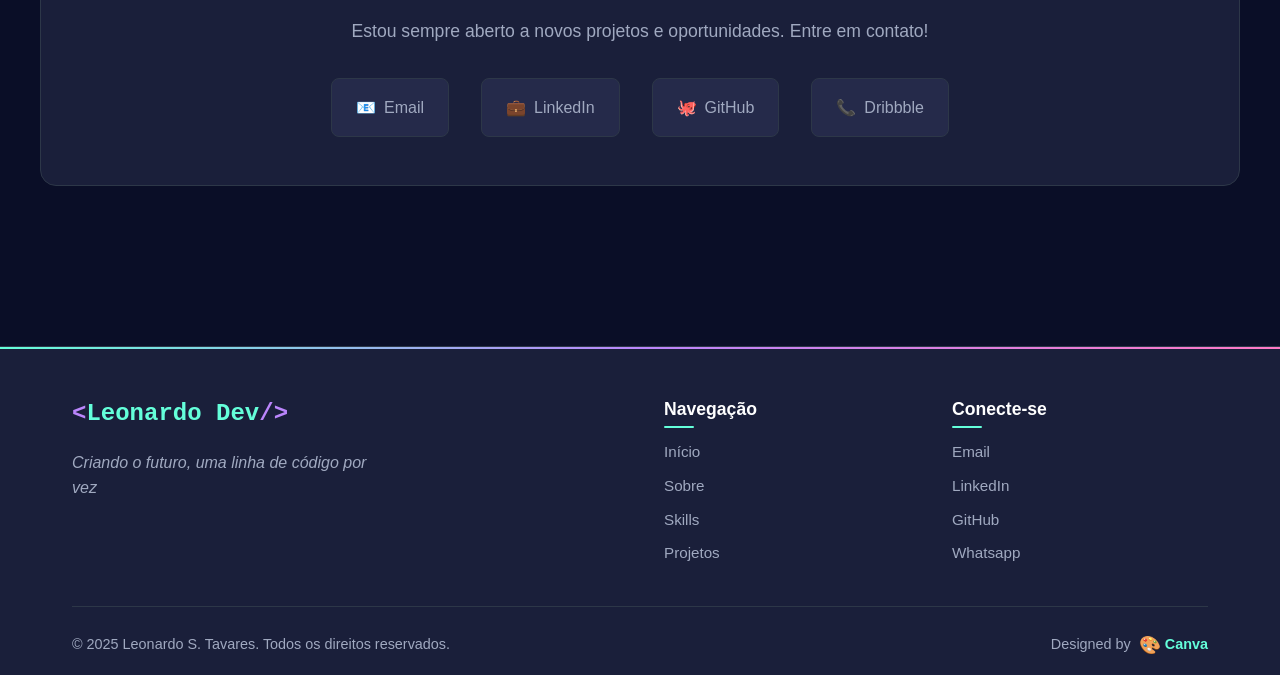
==== commit 4dbc9406: "Update index.htm" ====
--- a/index.htm
+++ b/index.htm
@@ -334,20 +334,20 @@
                         Estou sempre aberto a novos projetos e oportunidades. Entre em contato!
                     </p>
                     <div class="contact-links">
-                        <a href="mailto:alex@email.com" class="contact-link">
+                        <a href="mailto:leonardo@email.com" class="contact-link">
                             <span>📧</span>
                             <span>Email</span>
                         </a>
-                        <a href="https://linkedin.com/in/alexsilva" target="_blank" rel="noopener noreferrer" class="contact-link">
+                        <a href="https://www.linkedin.com/in/leonardo-soares-tavares-26232a229/" target="_blank" rel="noopener noreferrer" class="contact-link">
                             <span>💼</span>
                             <span>LinkedIn</span>
                         </a>
-                        <a href="https://github.com/alexsilva" target="_blank" rel="noopener noreferrer" class="contact-link">
+                        <a href="https://github.com/Leonardo-ST" target="_blank" rel="noopener noreferrer" class="contact-link">
                             <span>🐙</span>
                             <span>GitHub</span>
                         </a>
                         <a href="https://dribbble.com/alexsilva" target="_blank" rel="noopener noreferrer" class="contact-link">
-                            <span>🎨</span>
+                            <span>📞</span>
                             <span>Dribbble</span>
                         </a>
                     </div>
@@ -378,10 +378,10 @@
                     <div class="footer-section">
                         <h4 data-translate="footer-connect">Conecte-se</h4>
                         <ul>
-                            <li><a href="mailto:alex@email.com">Email</a></li>
-                            <li><a href="https://linkedin.com/in/alexsilva" target="_blank" rel="noopener noreferrer">LinkedIn</a></li>
-                            <li><a href="https://github.com/alexsilva" target="_blank" rel="noopener noreferrer">GitHub</a></li>
-                            <li><a href="https://dribbble.com/alexsilva" target="_blank" rel="noopener noreferrer">Dribbble</a></li>
+                            <li><a href="mailto:leonardo@email.com">Email</a></li>
+                            <li><a href="https://www.linkedin.com/in/leonardo-soares-tavares-26232a229/" target="_blank" rel="noopener noreferrer">LinkedIn</a></li>
+                            <li><a href="https://github.com/Leonardo-ST" target="_blank" rel="noopener noreferrer">GitHub</a></li>
+                            <li><a href="https://google.com/alexsilva" target="_blank" rel="noopener noreferrer">Whatsapp</a></li>
                         </ul>
                     </div>
                 </div>
@@ -405,4 +405,5 @@
 
     <script src="script.js"></script>
 </body>
-</html>+
+</html>
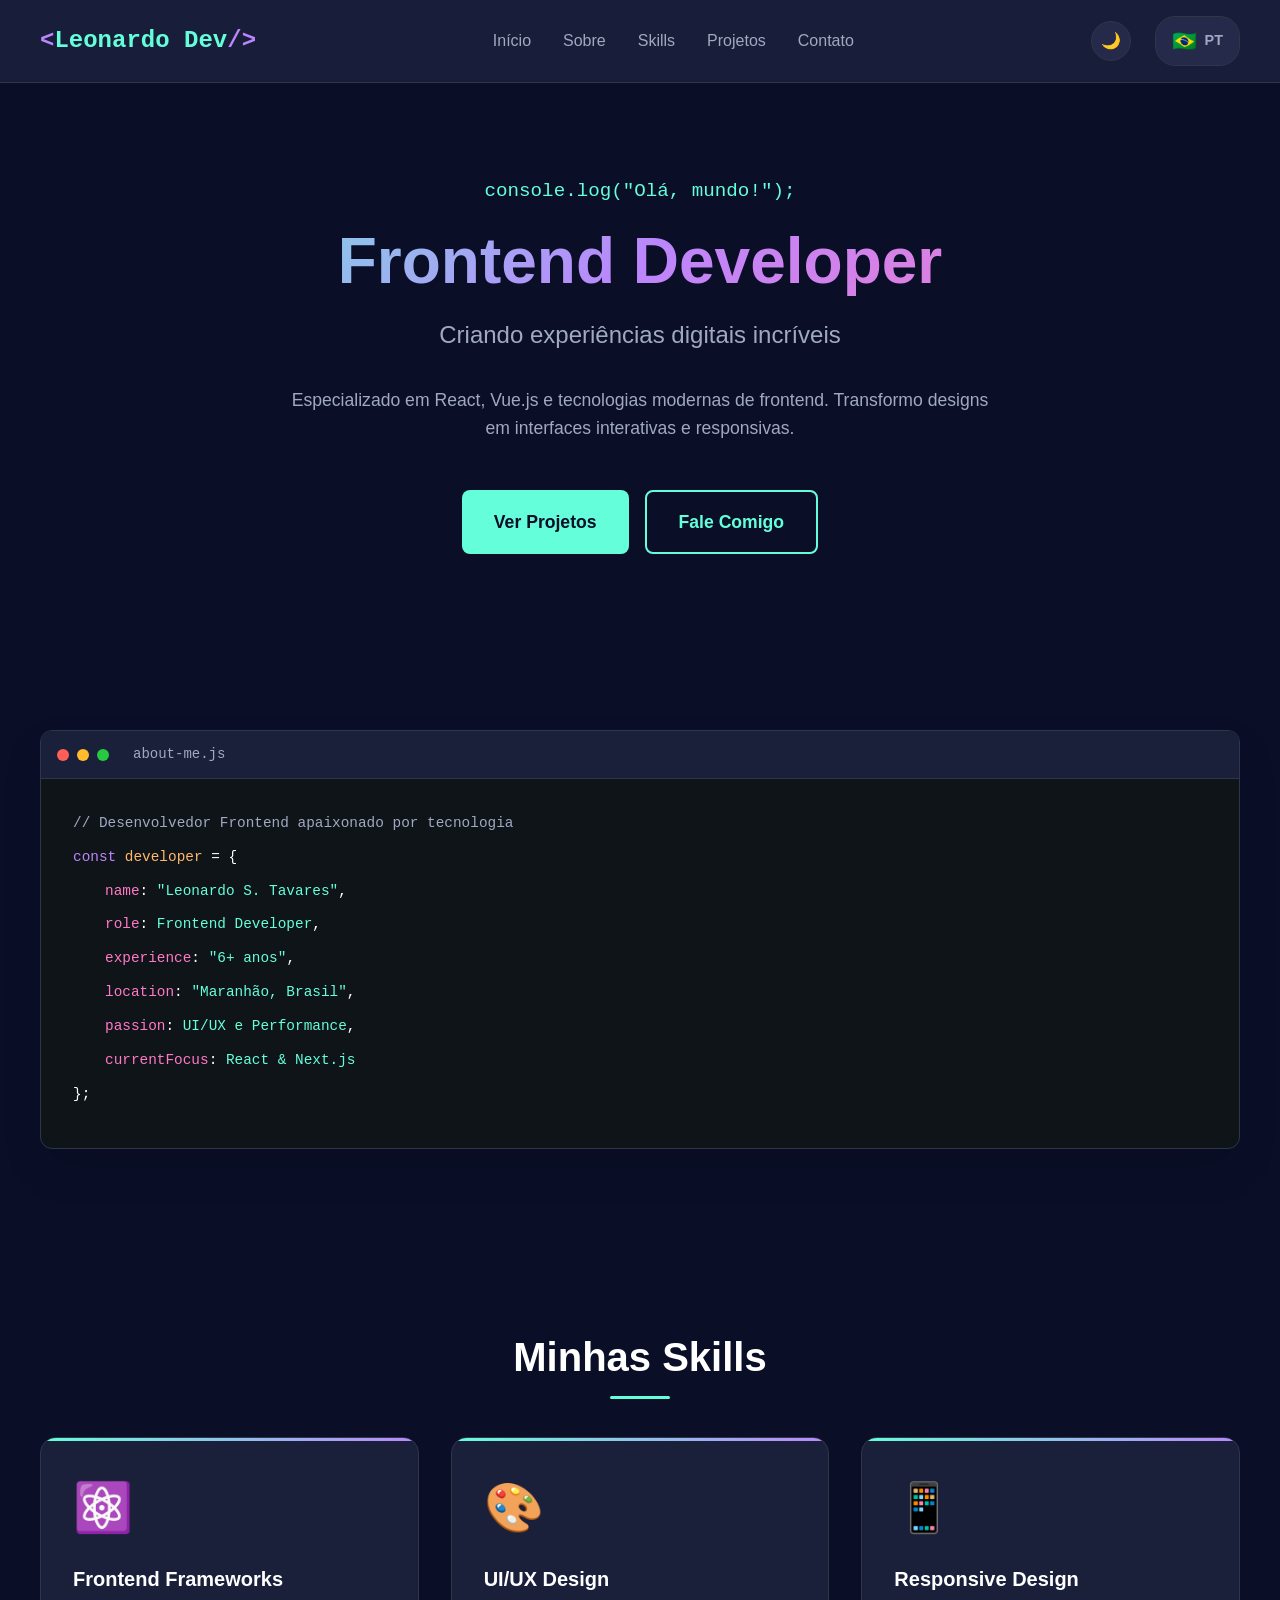
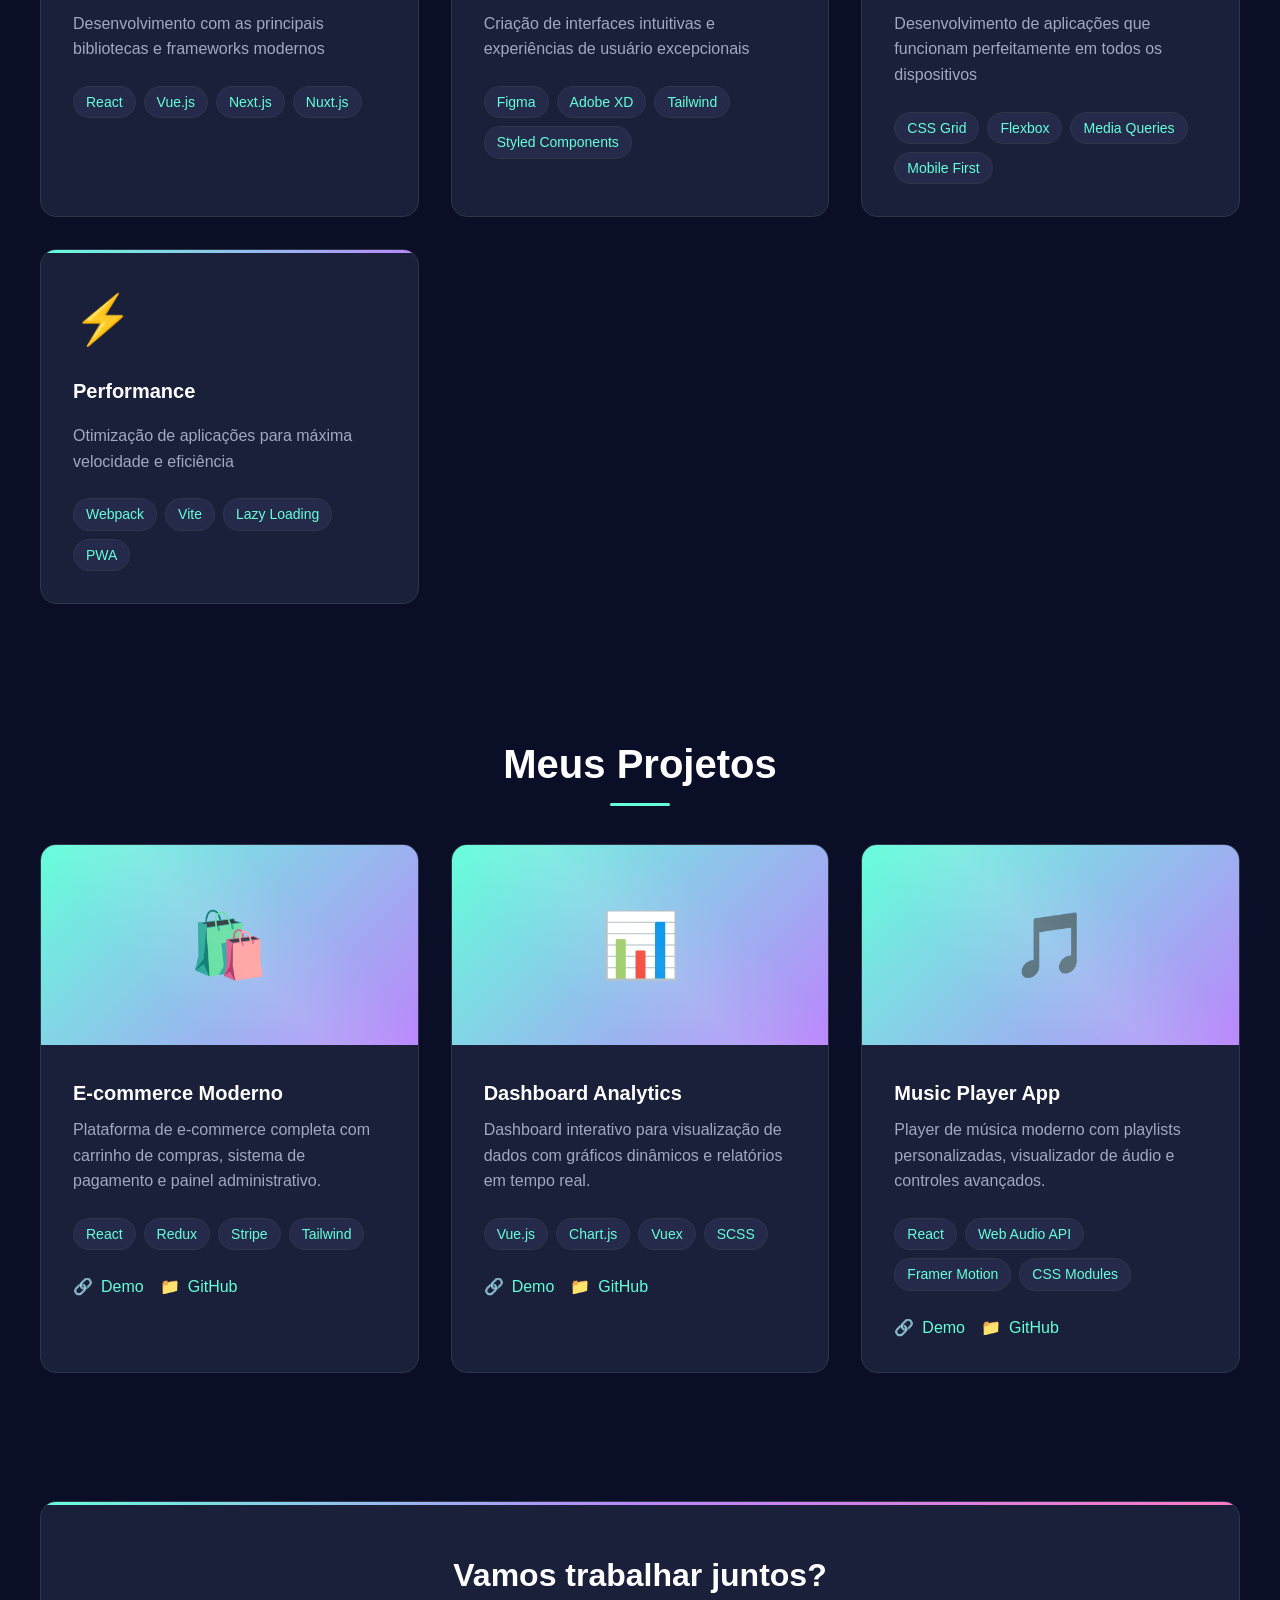
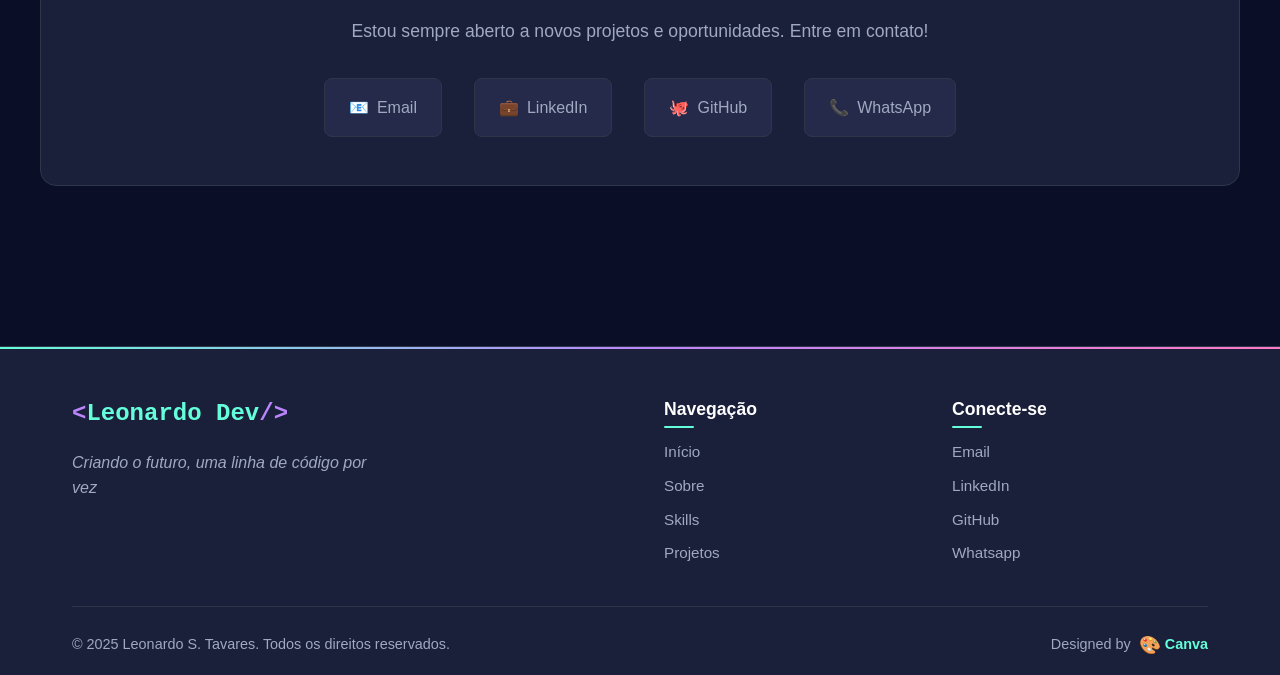
==== commit f8dfa195: "Update index.htm" ====
--- a/index.htm
+++ b/index.htm
@@ -348,7 +348,7 @@
                         </a>
                         <a href="https://dribbble.com/alexsilva" target="_blank" rel="noopener noreferrer" class="contact-link">
                             <span>📞</span>
-                            <span>Dribbble</span>
+                            <span>WhatsApp</span>
                         </a>
                     </div>
                 </div>
@@ -407,3 +407,4 @@
 </body>
 
 </html>
+
